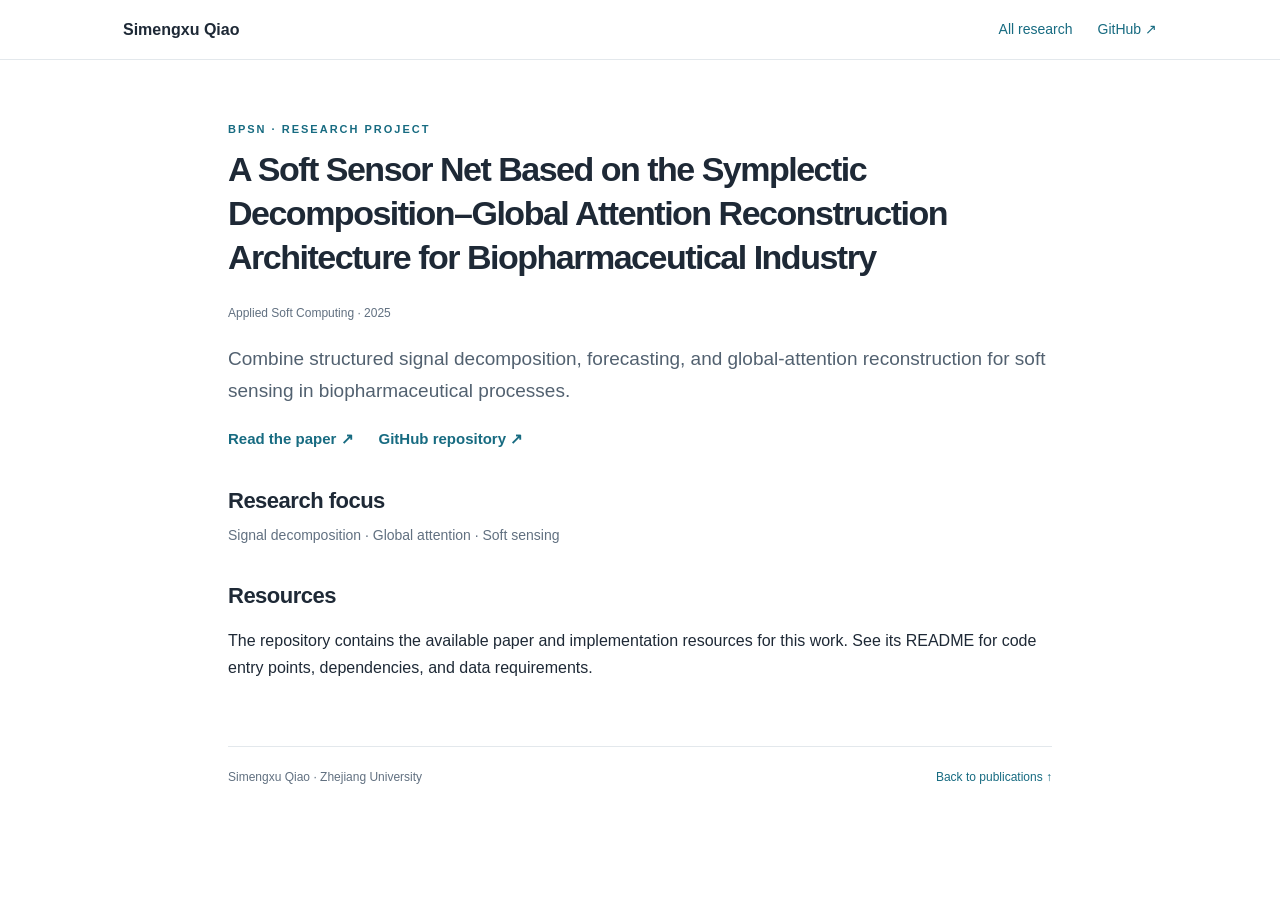
==== projects/bpsn/index.html @ 72499169 "Organize paper resources and link academic homepage" ====
<!doctype html><html lang="en"><head><meta charset="utf-8"><meta name="viewport" content="width=device-width,initial-scale=1"><title>A Soft Sensor Net Based on the Symplectic Decomposition–Global Attention Reconstruction Architecture for Biopharmaceutical Industry</title><meta name="description" content="Simengxu Qiao — temporal representation learning, knowledge-guided forecasting, and multimodal time series at Zhejiang University."><meta name="theme-color" content="#176b81"><link rel="icon" href="../../assets/favicon.svg" type="image/svg+xml"><link rel="stylesheet" href="../../assets/style.css"></head><body><header><div class="nav"><a class="wordmark" href="../../">Simengxu Qiao</a><nav><a href="../../#publications">All research</a><a href="https://github.com/Joss0623/BioPharmaSoftNet">GitHub ↗</a></nav></div></header><main class="project-shell"><p class="eyebrow">BPSN · Research project</p><h1>A Soft Sensor Net Based on the Symplectic Decomposition–Global Attention Reconstruction Architecture for Biopharmaceutical Industry</h1><p class="meta">Applied Soft Computing · 2025</p><p class="lead">Combine structured signal decomposition, forecasting, and global-attention reconstruction for soft sensing in biopharmaceutical processes.</p><div class="links"><a href="https://doi.org/10.1016/j.asoc.2025.113636">Read the paper ↗</a><a href="https://github.com/Joss0623/BioPharmaSoftNet">GitHub repository ↗</a></div><section><h2>Research focus</h2><p class="tags">Signal decomposition · Global attention · Soft sensing</p></section><section><h2>Resources</h2><p>The repository contains the available paper and implementation resources for this work. See its README for code entry points, dependencies, and data requirements.</p></section><footer><span>Simengxu Qiao · Zhejiang University</span><a href="../../#publications">Back to publications ↑</a></footer></main></body></html>
---- assets/style.css ----
:root{--ink:#1e2936;--muted:#617080;--accent:#176b81;--line:#e3e8ec;--paper:#fff;--wash:#f5f8fa}*{box-sizing:border-box}html{scroll-behavior:smooth;scroll-padding-top:85px}body{margin:0;color:var(--ink);background:var(--paper);font:16px/1.7 -apple-system,BlinkMacSystemFont,"Segoe UI",Arial,"Noto Sans",sans-serif}a{color:var(--accent);text-decoration:none}a:hover{text-decoration:underline}a:focus-visible,button:focus-visible{outline:3px solid #edb95e;outline-offset:4px}header{position:sticky;top:0;background:#ffffffed;backdrop-filter:blur(12px);border-bottom:1px solid var(--line);z-index:10}.nav{max-width:1090px;margin:auto;display:flex;align-items:center;justify-content:space-between;padding:16px 28px;gap:20px}.wordmark{color:var(--ink);font-size:16px;font-weight:650}.nav nav{display:flex;gap:25px;font-size:14px}.shell{max-width:1090px;margin:auto;padding:60px 28px 40px}.intro{display:grid;grid-template-columns:210px 1fr;gap:58px;align-items:start}.portrait{width:180px;height:225px;object-fit:cover;object-position:center 24%;border-radius:3px;display:block;background:var(--wash)}.identity{margin-top:18px;font-size:13px;color:var(--muted)}.identity strong{display:block;color:var(--ink);font-size:15px}.eyebrow{text-transform:uppercase;font-size:11px;font-weight:650;letter-spacing:2px;color:var(--accent);margin:0 0 8px}h1{font-size:39px;font-weight:650;letter-spacing:-1.5px;line-height:1.2;margin:0 0 24px}h1 span{font-size:24px;font-weight:400;letter-spacing:0;color:var(--muted);white-space:nowrap}.bio p{margin:0 0 14px}.contact{display:flex;gap:20px;flex-wrap:wrap;margin-top:23px;font-size:14px}.research-line{border-top:1px solid var(--line);padding-top:16px;color:var(--muted);font-size:14px}.section{margin-top:64px}h2{font-size:25px;letter-spacing:-.5px;line-height:1.3;font-weight:600;margin:0}.section-heading{display:flex;align-items:center;justify-content:space-between;gap:20px;margin-bottom:24px}.section-note{color:var(--muted);font-size:13px;margin:9px 0 0}.filters{display:flex;gap:5px;flex-wrap:wrap}.filters button{font:inherit;font-size:12px;border:1px solid transparent;background:transparent;color:var(--muted);padding:6px 11px;cursor:pointer;border-radius:3px}.filters button[aria-pressed=true]{background:#eaf3f5;color:var(--accent);border-color:#d8e8ed}.pub{display:grid;grid-template-columns:180px 1fr;gap:28px;padding:25px 0;border-top:1px solid var(--line)}.teaser{height:132px;width:180px;display:flex;align-items:center;justify-content:center;background:var(--wash);border:1px solid #e9eef1;overflow:hidden;border-radius:3px}.teaser img{width:100%;height:100%;object-fit:contain;padding:6px}.teaser .monogram{font-size:27px;font-weight:550;letter-spacing:-1px;color:#3b778a;line-height:1.15;text-align:center;padding:15px}.pub h3{font-size:17px;line-height:1.45;font-weight:600;margin:3px 0 8px}.pub h3 a{color:var(--ink)}.meta{font-size:12px;color:var(--muted);display:flex;align-items:center;gap:8px;flex-wrap:wrap}.status{color:var(--accent);background:#eff6f7;border-radius:2px;padding:1px 6px;font-size:10px;font-weight:650;letter-spacing:.3px;text-transform:uppercase}.summary{font-size:14px;color:#526170;line-height:1.65;margin:8px 0}.links{display:flex;gap:15px;font-size:12px;font-weight:600;margin-top:10px}.tags{font-size:11px;color:var(--muted);margin-top:8px}.timeline{border-top:1px solid var(--line)}.timeline article{display:grid;grid-template-columns:180px 1fr;gap:28px;padding:22px 0;border-bottom:1px solid var(--line)}.date{color:var(--muted);font-size:13px}.timeline h3{font-size:16px;margin:0 0 4px}.timeline p{font-size:14px;color:#526170;margin:0}.education{display:grid;grid-template-columns:1fr 1fr;gap:35px;border-top:1px solid var(--line);padding-top:23px}.education h3{font-size:16px;margin:0}.education p{font-size:14px;color:var(--muted);margin:5px 0}.awards{display:flex;gap:30px;flex-wrap:wrap;padding:22px 0;border-top:1px solid var(--line);font-size:14px;color:#526170}footer{margin-top:65px;padding-top:20px;border-top:1px solid var(--line);font-size:12px;color:var(--muted);display:flex;justify-content:space-between;gap:20px}.project-shell{max-width:880px;margin:auto;padding:60px 28px}.project-shell h1{font-size:34px;line-height:1.3}.project-shell .lead{font-size:19px;color:#526170}.project-shell img.framework{width:100%;max-height:440px;object-fit:contain;margin:30px 0;background:var(--wash);padding:20px}.project-shell section{margin-top:35px}.project-shell h2{font-size:22px}.project-shell .tags{font-size:14px}.project-shell .links{font-size:15px;gap:25px}code{background:var(--wash);padding:2px 5px;font-size:.9em}.skip{position:absolute;left:16px;top:-100px}.skip:focus{top:10px;background:white;padding:8px;z-index:20}[hidden]{display:none!important}@media(max-width:740px){.nav{padding:13px 20px}.nav nav{gap:14px;font-size:12px}.shell{padding:34px 20px}.intro{grid-template-columns:1fr;gap:26px}.profile-side{display:flex;gap:20px;align-items:center}.portrait{width:110px;height:138px}.identity{margin-top:0}.eyebrow{font-size:10px}h1{font-size:33px}h1 span{font-size:21px}.section{margin-top:45px}.section-heading{align-items:flex-start;flex-direction:column;gap:13px}.pub{grid-template-columns:110px 1fr;gap:17px;padding:21px 0}.teaser{width:110px;height:97px}.teaser .monogram{font-size:19px}.pub h3{font-size:15px}.summary{font-size:13px}.meta{font-size:11px}.timeline article{grid-template-columns:1fr;gap:4px}.education{grid-template-columns:1fr;gap:20px}footer{flex-direction:column;gap:4px}.project-shell h1{font-size:27px}}@media(prefers-reduced-motion:reduce){html{scroll-behavior:auto}}

@media(max-width:740px){.wordmark{font-size:13px;white-space:nowrap}.nav nav{gap:10px;font-size:11px}.nav{gap:13px}}
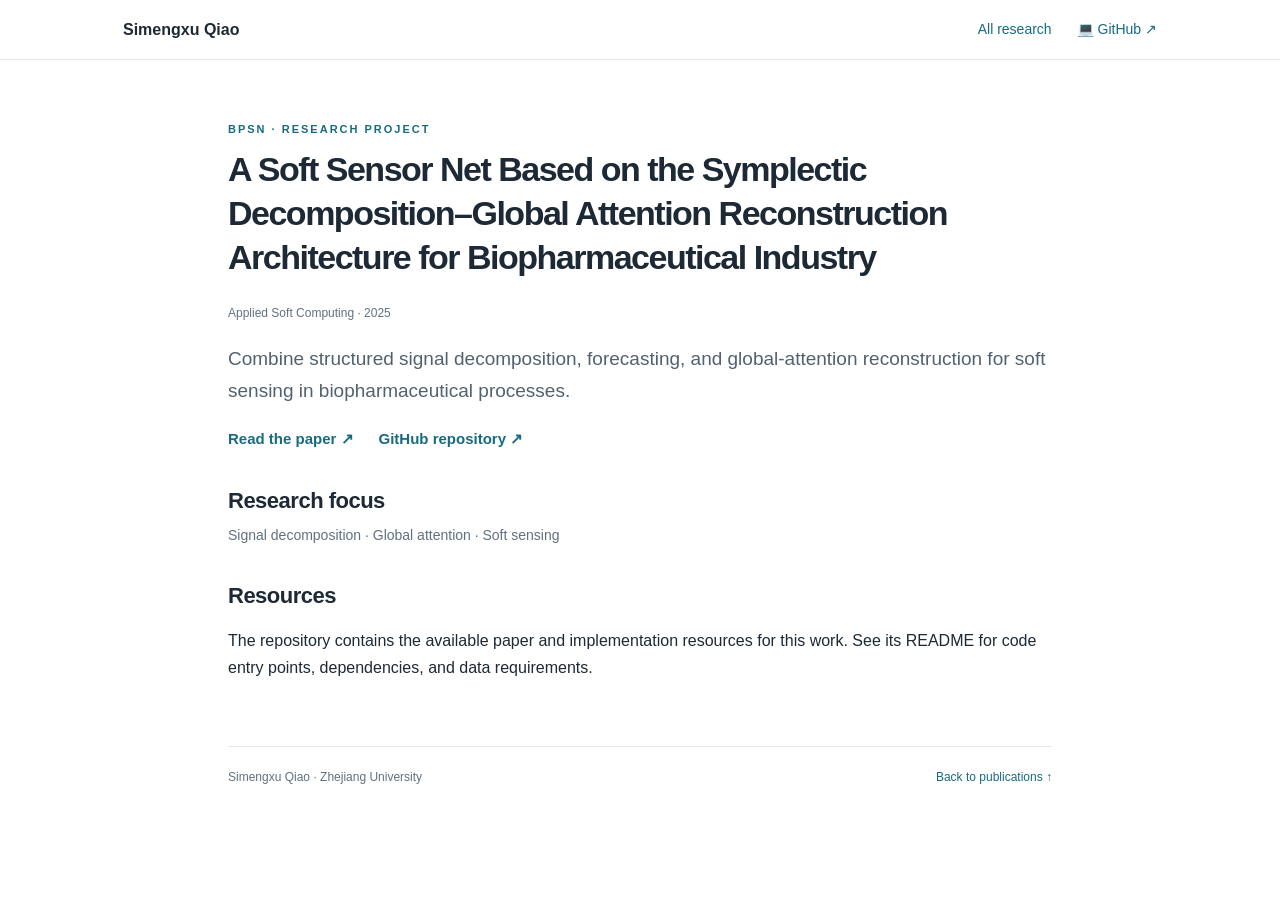
==== commit 58ae4ae8: "Organize paper resources and link academic homepage" ====
--- a/projects/bpsn/index.html
+++ b/projects/bpsn/index.html
@@ -1 +1 @@
-<!doctype html><html lang="en"><head><meta charset="utf-8"><meta name="viewport" content="width=device-width,initial-scale=1"><title>A Soft Sensor Net Based on the Symplectic Decomposition–Global Attention Reconstruction Architecture for Biopharmaceutical Industry</title><meta name="description" content="Simengxu Qiao — temporal representation learning, knowledge-guided forecasting, and multimodal time series at Zhejiang University."><meta name="theme-color" content="#176b81"><link rel="icon" href="../../assets/favicon.svg" type="image/svg+xml"><link rel="stylesheet" href="../../assets/style.css"></head><body><header><div class="nav"><a class="wordmark" href="../../">Simengxu Qiao</a><nav><a href="../../#publications">All research</a><a href="https://github.com/Joss0623/BioPharmaSoftNet">GitHub ↗</a></nav></div></header><main class="project-shell"><p class="eyebrow">BPSN · Research project</p><h1>A Soft Sensor Net Based on the Symplectic Decomposition–Global Attention Reconstruction Architecture for Biopharmaceutical Industry</h1><p class="meta">Applied Soft Computing · 2025</p><p class="lead">Combine structured signal decomposition, forecasting, and global-attention reconstruction for soft sensing in biopharmaceutical processes.</p><div class="links"><a href="https://doi.org/10.1016/j.asoc.2025.113636">Read the paper ↗</a><a href="https://github.com/Joss0623/BioPharmaSoftNet">GitHub repository ↗</a></div><section><h2>Research focus</h2><p class="tags">Signal decomposition · Global attention · Soft sensing</p></section><section><h2>Resources</h2><p>The repository contains the available paper and implementation resources for this work. See its README for code entry points, dependencies, and data requirements.</p></section><footer><span>Simengxu Qiao · Zhejiang University</span><a href="../../#publications">Back to publications ↑</a></footer></main></body></html>+<!doctype html><html lang="en"><head><meta charset="utf-8"><meta name="viewport" content="width=device-width,initial-scale=1"><title>A Soft Sensor Net Based on the Symplectic Decomposition–Global Attention Reconstruction Architecture for Biopharmaceutical Industry</title><meta name="description" content="Simengxu Qiao — temporal representation learning, knowledge-guided forecasting, and multimodal time series at Zhejiang University."><meta name="theme-color" content="#176b81"><link rel="icon" href="../../assets/favicon.svg" type="image/svg+xml"><link rel="stylesheet" href="../../assets/style.css"></head><body><header><div class="nav"><a class="wordmark" href="../../">Simengxu Qiao</a><nav><a href="../../#publications">All research</a><a href="https://github.com/Joss0623/BioPharmaSoftNet">💻 GitHub ↗</a></nav></div></header><main class="project-shell"><p class="eyebrow">BPSN · Research project</p><h1>A Soft Sensor Net Based on the Symplectic Decomposition–Global Attention Reconstruction Architecture for Biopharmaceutical Industry</h1><p class="meta">Applied Soft Computing · 2025</p><p class="lead">Combine structured signal decomposition, forecasting, and global-attention reconstruction for soft sensing in biopharmaceutical processes.</p><div class="links"><a href="https://doi.org/10.1016/j.asoc.2025.113636">Read the paper ↗</a><a href="https://github.com/Joss0623/BioPharmaSoftNet">GitHub repository ↗</a></div><section><h2>Research focus</h2><p class="tags">Signal decomposition · Global attention · Soft sensing</p></section><section><h2>Resources</h2><p>The repository contains the available paper and implementation resources for this work. See its README for code entry points, dependencies, and data requirements.</p></section><footer><span>Simengxu Qiao · Zhejiang University</span><a href="../../#publications">Back to publications ↑</a></footer></main></body></html>
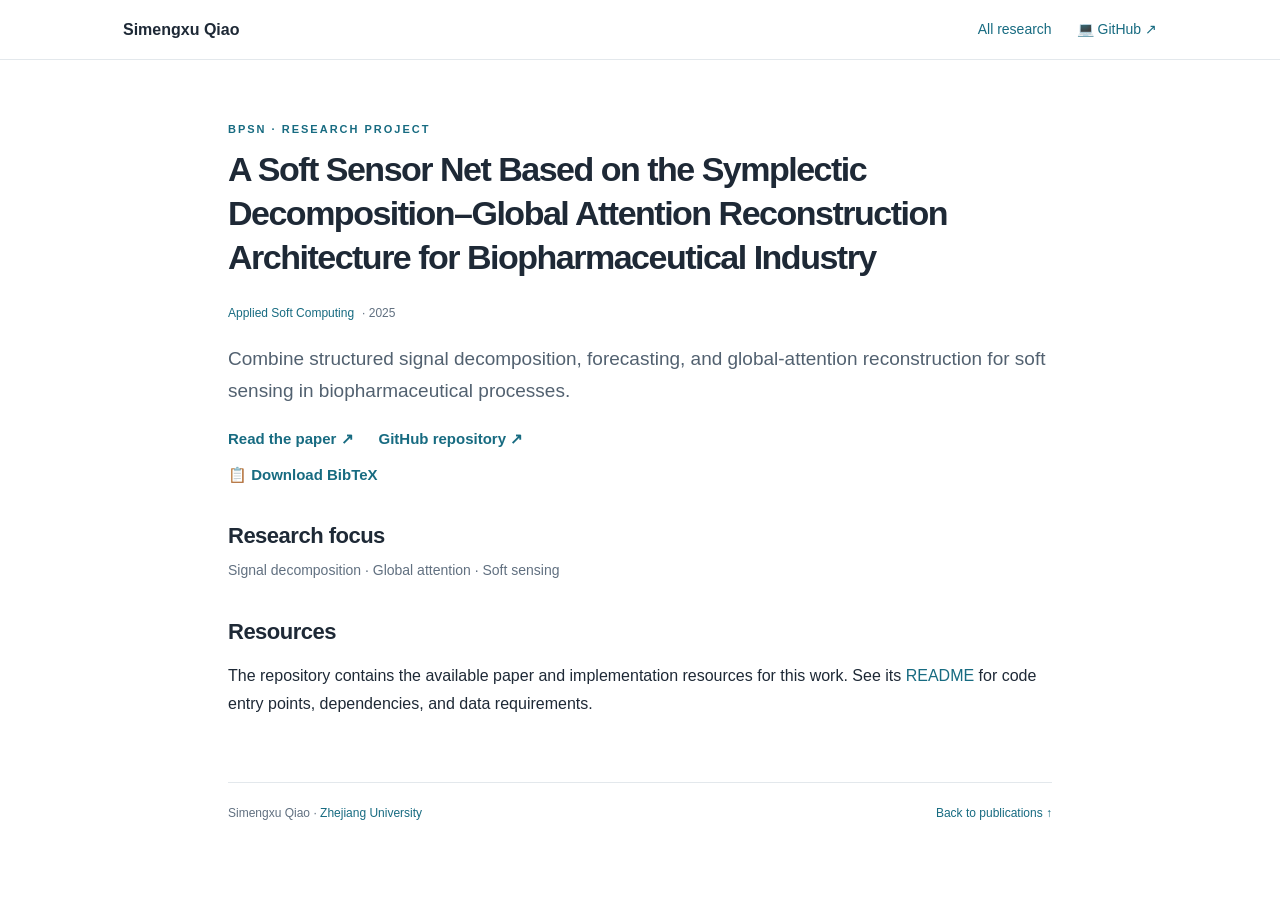
==== commit fa2a3c5f: "Organize paper resources and link academic homepage" ====
--- a/projects/bpsn/index.html
+++ b/projects/bpsn/index.html
@@ -1 +1 @@
-<!doctype html><html lang="en"><head><meta charset="utf-8"><meta name="viewport" content="width=device-width,initial-scale=1"><title>A Soft Sensor Net Based on the Symplectic Decomposition–Global Attention Reconstruction Architecture for Biopharmaceutical Industry</title><meta name="description" content="Simengxu Qiao — temporal representation learning, knowledge-guided forecasting, and multimodal time series at Zhejiang University."><meta name="theme-color" content="#176b81"><link rel="icon" href="../../assets/favicon.svg" type="image/svg+xml"><link rel="stylesheet" href="../../assets/style.css"></head><body><header><div class="nav"><a class="wordmark" href="../../">Simengxu Qiao</a><nav><a href="../../#publications">All research</a><a href="https://github.com/Joss0623/BioPharmaSoftNet">💻 GitHub ↗</a></nav></div></header><main class="project-shell"><p class="eyebrow">BPSN · Research project</p><h1>A Soft Sensor Net Based on the Symplectic Decomposition–Global Attention Reconstruction Architecture for Biopharmaceutical Industry</h1><p class="meta">Applied Soft Computing · 2025</p><p class="lead">Combine structured signal decomposition, forecasting, and global-attention reconstruction for soft sensing in biopharmaceutical processes.</p><div class="links"><a href="https://doi.org/10.1016/j.asoc.2025.113636">Read the paper ↗</a><a href="https://github.com/Joss0623/BioPharmaSoftNet">GitHub repository ↗</a></div><section><h2>Research focus</h2><p class="tags">Signal decomposition · Global attention · Soft sensing</p></section><section><h2>Resources</h2><p>The repository contains the available paper and implementation resources for this work. See its README for code entry points, dependencies, and data requirements.</p></section><footer><span>Simengxu Qiao · Zhejiang University</span><a href="../../#publications">Back to publications ↑</a></footer></main></body></html>+<!doctype html><html lang="en"><head><meta charset="utf-8"><meta name="viewport" content="width=device-width,initial-scale=1"><title>A Soft Sensor Net Based on the Symplectic Decomposition–Global Attention Reconstruction Architecture for Biopharmaceutical Industry</title><meta name="description" content="Simengxu Qiao — temporal representation learning, knowledge-guided forecasting, and multimodal time series at Zhejiang University."><meta name="theme-color" content="#176b81"><link rel="icon" href="../../assets/favicon.svg" type="image/svg+xml"><link rel="stylesheet" href="../../assets/style.css"></head><body><header><div class="nav"><a class="wordmark" href="../../">Simengxu Qiao</a><nav><a href="../../#publications">All research</a><a href="https://github.com/Joss0623/BioPharmaSoftNet">💻 GitHub ↗</a></nav></div></header><main class="project-shell"><p class="eyebrow">BPSN · Research project</p><h1>A Soft Sensor Net Based on the Symplectic Decomposition–Global Attention Reconstruction Architecture for Biopharmaceutical Industry</h1><p class="meta"><a href="https://www.sciencedirect.com/journal/applied-soft-computing" target="_blank" rel="noopener noreferrer">Applied Soft Computing</a> · 2025</p><p class="lead">Combine structured signal decomposition, forecasting, and global-attention reconstruction for soft sensing in biopharmaceutical processes.</p><div class="links"><a href="https://doi.org/10.1016/j.asoc.2025.113636">Read the paper ↗</a><a href="https://github.com/Joss0623/BioPharmaSoftNet">GitHub repository ↗</a></div><div class="links"><a href="../../citations/bpsn.bib" download>📋 Download BibTeX</a></div><section><h2>Research focus</h2><p class="tags">Signal decomposition · Global attention · Soft sensing</p></section><section><h2>Resources</h2><p>The repository contains the available paper and implementation resources for this work. See its <a href="https://github.com/Joss0623/BioPharmaSoftNet#readme">README</a> for code entry points, dependencies, and data requirements.</p></section><footer><span>Simengxu Qiao · <a href="https://www.zju.edu.cn/english/" target="_blank" rel="noopener noreferrer">Zhejiang University</a></span><a href="../../#publications">Back to publications ↑</a></footer></main></body></html>
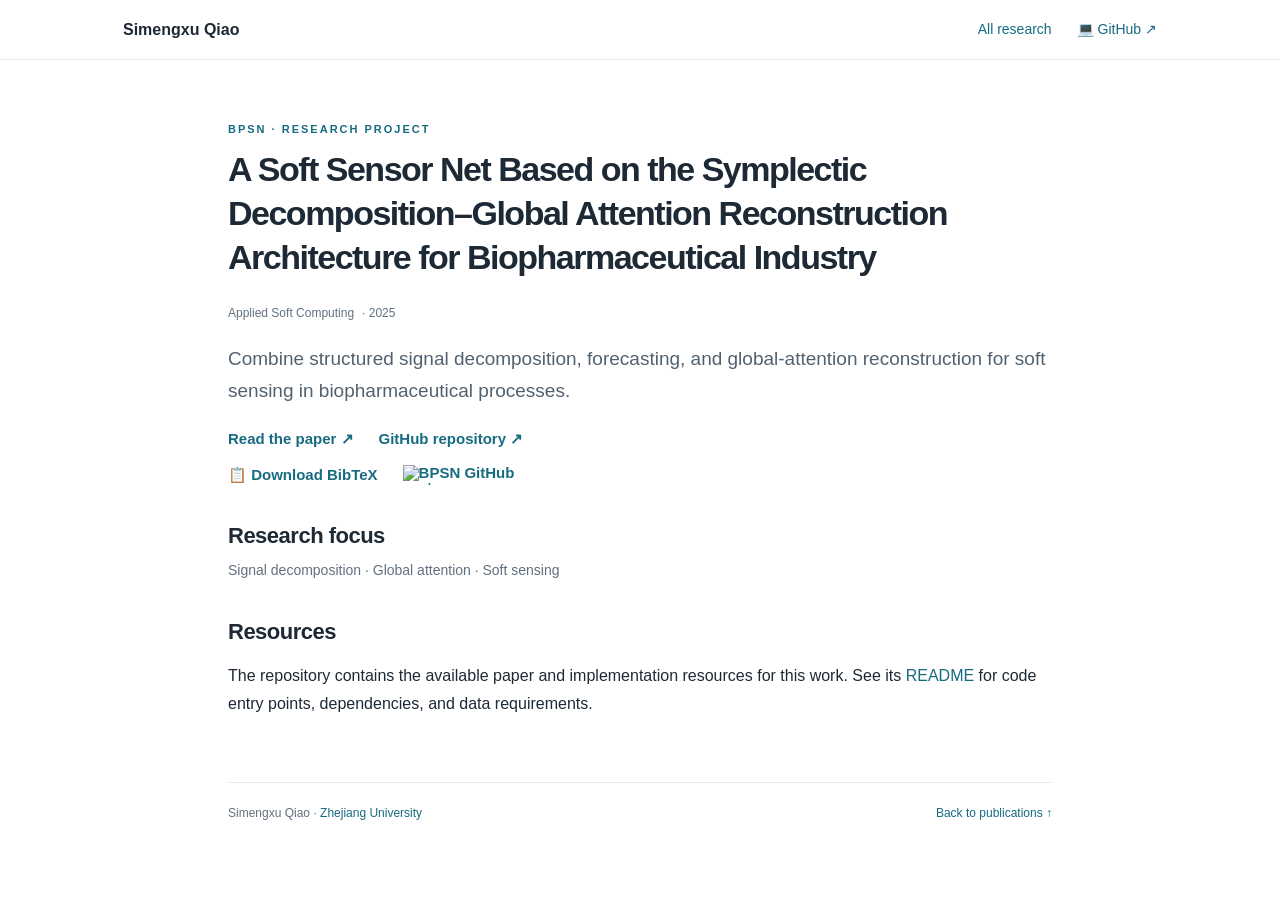
==== commit 11a36444: "Organize paper resources and link academic homepage" ====
--- a/projects/bpsn/index.html
+++ b/projects/bpsn/index.html
@@ -1 +1 @@
-<!doctype html><html lang="en"><head><meta charset="utf-8"><meta name="viewport" content="width=device-width,initial-scale=1"><title>A Soft Sensor Net Based on the Symplectic Decomposition–Global Attention Reconstruction Architecture for Biopharmaceutical Industry</title><meta name="description" content="Simengxu Qiao — temporal representation learning, knowledge-guided forecasting, and multimodal time series at Zhejiang University."><meta name="theme-color" content="#176b81"><link rel="icon" href="../../assets/favicon.svg" type="image/svg+xml"><link rel="stylesheet" href="../../assets/style.css"></head><body><header><div class="nav"><a class="wordmark" href="../../">Simengxu Qiao</a><nav><a href="../../#publications">All research</a><a href="https://github.com/Joss0623/BioPharmaSoftNet">💻 GitHub ↗</a></nav></div></header><main class="project-shell"><p class="eyebrow">BPSN · Research project</p><h1>A Soft Sensor Net Based on the Symplectic Decomposition–Global Attention Reconstruction Architecture for Biopharmaceutical Industry</h1><p class="meta"><a href="https://www.sciencedirect.com/journal/applied-soft-computing" target="_blank" rel="noopener noreferrer">Applied Soft Computing</a> · 2025</p><p class="lead">Combine structured signal decomposition, forecasting, and global-attention reconstruction for soft sensing in biopharmaceutical processes.</p><div class="links"><a href="https://doi.org/10.1016/j.asoc.2025.113636">Read the paper ↗</a><a href="https://github.com/Joss0623/BioPharmaSoftNet">GitHub repository ↗</a></div><div class="links"><a href="../../citations/bpsn.bib" download>📋 Download BibTeX</a></div><section><h2>Research focus</h2><p class="tags">Signal decomposition · Global attention · Soft sensing</p></section><section><h2>Resources</h2><p>The repository contains the available paper and implementation resources for this work. See its <a href="https://github.com/Joss0623/BioPharmaSoftNet#readme">README</a> for code entry points, dependencies, and data requirements.</p></section><footer><span>Simengxu Qiao · <a href="https://www.zju.edu.cn/english/" target="_blank" rel="noopener noreferrer">Zhejiang University</a></span><a href="../../#publications">Back to publications ↑</a></footer></main></body></html>+<!doctype html><html lang="en"><head><meta charset="utf-8"><meta name="viewport" content="width=device-width,initial-scale=1"><title>A Soft Sensor Net Based on the Symplectic Decomposition–Global Attention Reconstruction Architecture for Biopharmaceutical Industry</title><meta name="description" content="Simengxu Qiao — temporal representation learning, knowledge-guided forecasting, and multimodal time series at Zhejiang University."><meta name="theme-color" content="#176b81"><link rel="icon" href="../../assets/favicon.svg" type="image/svg+xml"><link rel="stylesheet" href="../../assets/style.css"></head><body><header><div class="nav"><a class="wordmark" href="../../">Simengxu Qiao</a><nav><a href="../../#publications">All research</a><a href="https://github.com/Joss0623/BioPharmaSoftNet">💻 GitHub ↗</a></nav></div></header><main class="project-shell"><p class="eyebrow">BPSN · Research project</p><h1>A Soft Sensor Net Based on the Symplectic Decomposition–Global Attention Reconstruction Architecture for Biopharmaceutical Industry</h1><p class="meta"><a href="https://www.sciencedirect.com/journal/applied-soft-computing" target="_blank" rel="noopener noreferrer">Applied Soft Computing</a> · 2025</p><p class="lead">Combine structured signal decomposition, forecasting, and global-attention reconstruction for soft sensing in biopharmaceutical processes.</p><div class="links"><a href="https://doi.org/10.1016/j.asoc.2025.113636">Read the paper ↗</a><a href="https://github.com/Joss0623/BioPharmaSoftNet">GitHub repository ↗</a></div><div class="links"><a href="../../citations/bpsn.bib" download>📋 Download BibTeX</a><a class="repo-badge" href="https://github.com/Joss0623/BioPharmaSoftNet" target="_blank" rel="noopener noreferrer" aria-label="BPSN GitHub repository and stars"><img src="https://img.shields.io/github/stars/Joss0623/BioPharmaSoftNet?style=social&amp;label=Stars" alt="BPSN GitHub stars" loading="lazy" height="20"></a></div><section><h2>Research focus</h2><p class="tags">Signal decomposition · Global attention · Soft sensing</p></section><section><h2>Resources</h2><p>The repository contains the available paper and implementation resources for this work. See its <a href="https://github.com/Joss0623/BioPharmaSoftNet#readme">README</a> for code entry points, dependencies, and data requirements.</p></section><footer><span>Simengxu Qiao · <a href="https://www.zju.edu.cn/english/" target="_blank" rel="noopener noreferrer">Zhejiang University</a></span><a href="../../#publications">Back to publications ↑</a></footer></main></body></html>
--- a/assets/style.css
+++ b/assets/style.css
@@ -1,3 +1,4 @@
 :root{--ink:#1e2936;--muted:#617080;--accent:#176b81;--line:#e3e8ec;--paper:#fff;--wash:#f5f8fa}*{box-sizing:border-box}html{scroll-behavior:smooth;scroll-padding-top:85px}body{margin:0;color:var(--ink);background:var(--paper);font:16px/1.7 -apple-system,BlinkMacSystemFont,"Segoe UI",Arial,"Noto Sans",sans-serif}a{color:var(--accent);text-decoration:none}a:hover{text-decoration:underline}a:focus-visible,button:focus-visible{outline:3px solid #edb95e;outline-offset:4px}header{position:sticky;top:0;background:#ffffffed;backdrop-filter:blur(12px);border-bottom:1px solid var(--line);z-index:10}.nav{max-width:1090px;margin:auto;display:flex;align-items:center;justify-content:space-between;padding:16px 28px;gap:20px}.wordmark{color:var(--ink);font-size:16px;font-weight:650}.nav nav{display:flex;gap:25px;font-size:14px}.shell{max-width:1090px;margin:auto;padding:60px 28px 40px}.intro{display:grid;grid-template-columns:210px 1fr;gap:58px;align-items:start}.portrait{width:180px;height:225px;object-fit:cover;object-position:center 24%;border-radius:3px;display:block;background:var(--wash)}.identity{margin-top:18px;font-size:13px;color:var(--muted)}.identity strong{display:block;color:var(--ink);font-size:15px}.eyebrow{text-transform:uppercase;font-size:11px;font-weight:650;letter-spacing:2px;color:var(--accent);margin:0 0 8px}h1{font-size:39px;font-weight:650;letter-spacing:-1.5px;line-height:1.2;margin:0 0 24px}h1 span{font-size:24px;font-weight:400;letter-spacing:0;color:var(--muted);white-space:nowrap}.bio p{margin:0 0 14px}.contact{display:flex;gap:20px;flex-wrap:wrap;margin-top:23px;font-size:14px}.research-line{border-top:1px solid var(--line);padding-top:16px;color:var(--muted);font-size:14px}.section{margin-top:64px}h2{font-size:25px;letter-spacing:-.5px;line-height:1.3;font-weight:600;margin:0}.section-heading{display:flex;align-items:center;justify-content:space-between;gap:20px;margin-bottom:24px}.section-note{color:var(--muted);font-size:13px;margin:9px 0 0}.filters{display:flex;gap:5px;flex-wrap:wrap}.filters button{font:inherit;font-size:12px;border:1px solid transparent;background:transparent;color:var(--muted);padding:6px 11px;cursor:pointer;border-radius:3px}.filters button[aria-pressed=true]{background:#eaf3f5;color:var(--accent);border-color:#d8e8ed}.pub{display:grid;grid-template-columns:180px 1fr;gap:28px;padding:25px 0;border-top:1px solid var(--line)}.teaser{height:132px;width:180px;display:flex;align-items:center;justify-content:center;background:var(--wash);border:1px solid #e9eef1;overflow:hidden;border-radius:3px}.teaser img{width:100%;height:100%;object-fit:contain;padding:6px}.teaser .monogram{font-size:27px;font-weight:550;letter-spacing:-1px;color:#3b778a;line-height:1.15;text-align:center;padding:15px}.pub h3{font-size:17px;line-height:1.45;font-weight:600;margin:3px 0 8px}.pub h3 a{color:var(--ink)}.meta{font-size:12px;color:var(--muted);display:flex;align-items:center;gap:8px;flex-wrap:wrap}.status{color:var(--accent);background:#eff6f7;border-radius:2px;padding:1px 6px;font-size:10px;font-weight:650;letter-spacing:.3px;text-transform:uppercase}.summary{font-size:14px;color:#526170;line-height:1.65;margin:8px 0}.links{display:flex;gap:15px;font-size:12px;font-weight:600;margin-top:10px}.tags{font-size:11px;color:var(--muted);margin-top:8px}.timeline{border-top:1px solid var(--line)}.timeline article{display:grid;grid-template-columns:180px 1fr;gap:28px;padding:22px 0;border-bottom:1px solid var(--line)}.date{color:var(--muted);font-size:13px}.timeline h3{font-size:16px;margin:0 0 4px}.timeline p{font-size:14px;color:#526170;margin:0}.education{display:grid;grid-template-columns:1fr 1fr;gap:35px;border-top:1px solid var(--line);padding-top:23px}.education h3{font-size:16px;margin:0}.education p{font-size:14px;color:var(--muted);margin:5px 0}.awards{display:flex;gap:30px;flex-wrap:wrap;padding:22px 0;border-top:1px solid var(--line);font-size:14px;color:#526170}footer{margin-top:65px;padding-top:20px;border-top:1px solid var(--line);font-size:12px;color:var(--muted);display:flex;justify-content:space-between;gap:20px}.project-shell{max-width:880px;margin:auto;padding:60px 28px}.project-shell h1{font-size:34px;line-height:1.3}.project-shell .lead{font-size:19px;color:#526170}.project-shell img.framework{width:100%;max-height:440px;object-fit:contain;margin:30px 0;background:var(--wash);padding:20px}.project-shell section{margin-top:35px}.project-shell h2{font-size:22px}.project-shell .tags{font-size:14px}.project-shell .links{font-size:15px;gap:25px}code{background:var(--wash);padding:2px 5px;font-size:.9em}.skip{position:absolute;left:16px;top:-100px}.skip:focus{top:10px;background:white;padding:8px;z-index:20}[hidden]{display:none!important}@media(max-width:740px){.nav{padding:13px 20px}.nav nav{gap:14px;font-size:12px}.shell{padding:34px 20px}.intro{grid-template-columns:1fr;gap:26px}.profile-side{display:flex;gap:20px;align-items:center}.portrait{width:110px;height:138px}.identity{margin-top:0}.eyebrow{font-size:10px}h1{font-size:33px}h1 span{font-size:21px}.section{margin-top:45px}.section-heading{align-items:flex-start;flex-direction:column;gap:13px}.pub{grid-template-columns:110px 1fr;gap:17px;padding:21px 0}.teaser{width:110px;height:97px}.teaser .monogram{font-size:19px}.pub h3{font-size:15px}.summary{font-size:13px}.meta{font-size:11px}.timeline article{grid-template-columns:1fr;gap:4px}.education{grid-template-columns:1fr;gap:20px}footer{flex-direction:column;gap:4px}.project-shell h1{font-size:27px}}@media(prefers-reduced-motion:reduce){html{scroll-behavior:auto}}
 
 @media(max-width:740px){.wordmark{font-size:13px;white-space:nowrap}.nav nav{gap:10px;font-size:11px}.nav{gap:13px}}
+.links{flex-wrap:wrap;align-items:center;gap:8px 15px}.repo-badge{display:inline-flex;align-items:center;line-height:1}.repo-badge img{height:20px;width:auto;max-width:130px}.meta a{color:inherit}.meta a:hover{color:var(--accent)}
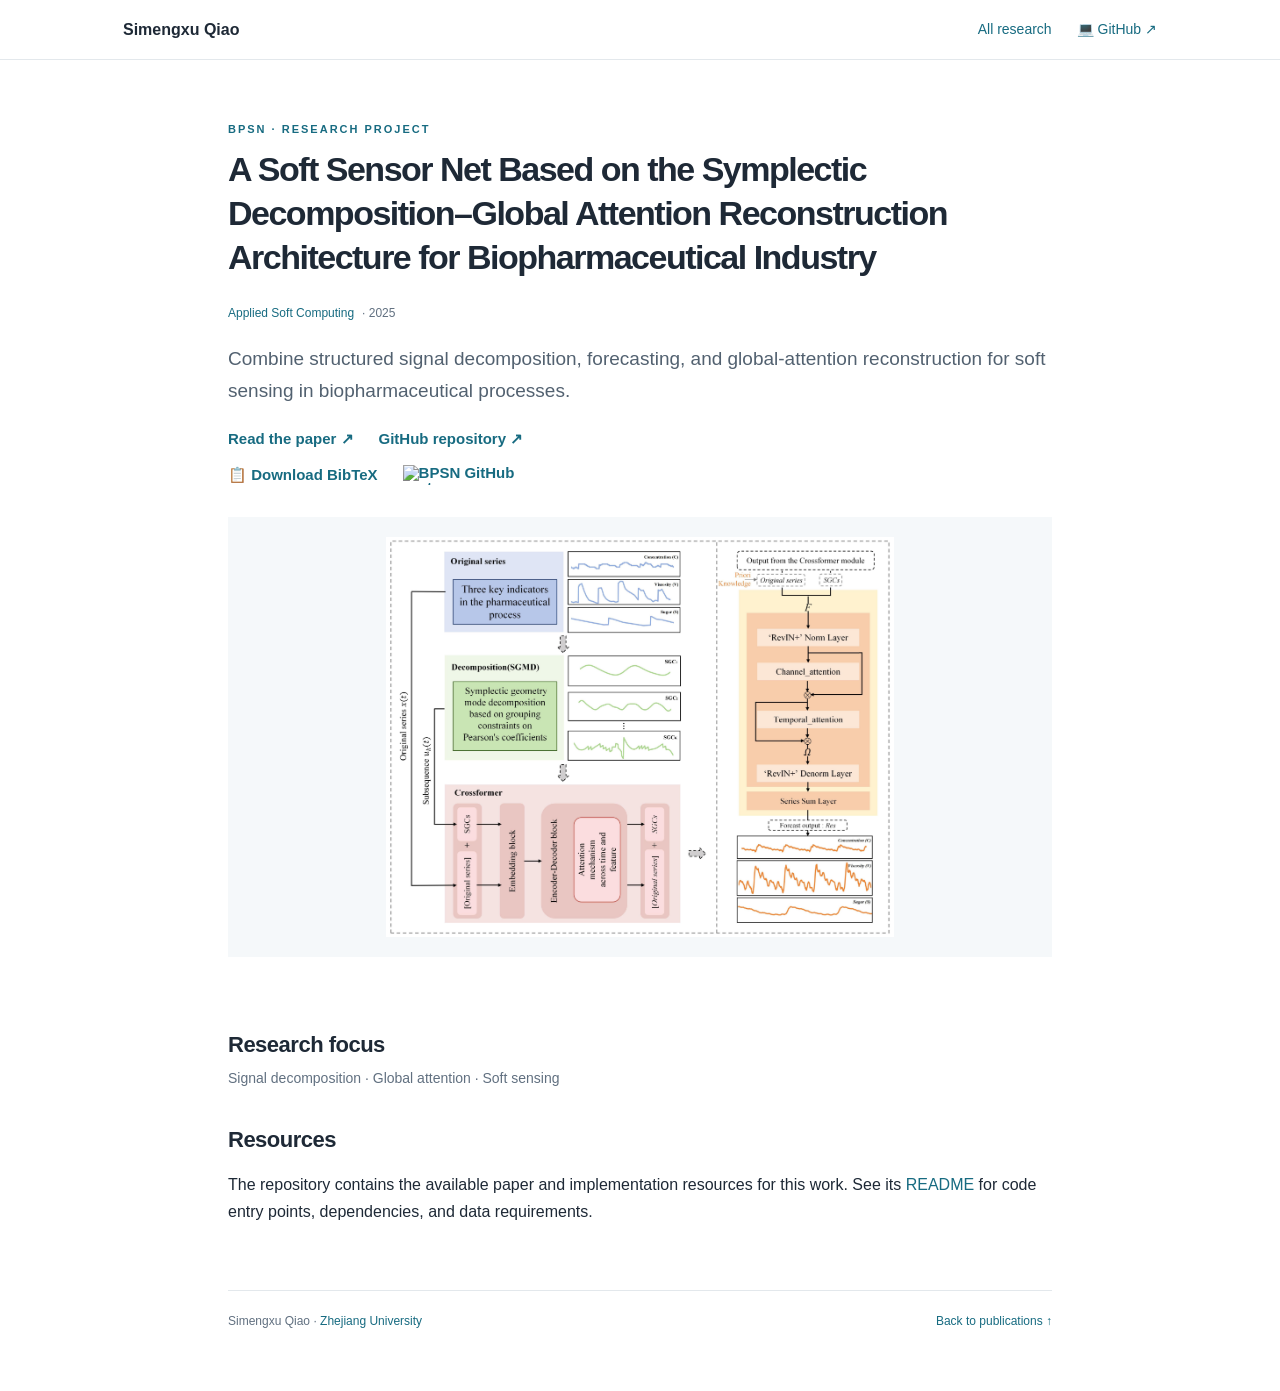
==== commit c3a194d4: "Organize paper resources and link academic homepage" ====
--- a/projects/bpsn/index.html
+++ b/projects/bpsn/index.html
@@ -1 +1 @@
-<!doctype html><html lang="en"><head><meta charset="utf-8"><meta name="viewport" content="width=device-width,initial-scale=1"><title>A Soft Sensor Net Based on the Symplectic Decomposition–Global Attention Reconstruction Architecture for Biopharmaceutical Industry</title><meta name="description" content="Simengxu Qiao — temporal representation learning, knowledge-guided forecasting, and multimodal time series at Zhejiang University."><meta name="theme-color" content="#176b81"><link rel="icon" href="../../assets/favicon.svg" type="image/svg+xml"><link rel="stylesheet" href="../../assets/style.css"></head><body><header><div class="nav"><a class="wordmark" href="../../">Simengxu Qiao</a><nav><a href="../../#publications">All research</a><a href="https://github.com/Joss0623/BioPharmaSoftNet">💻 GitHub ↗</a></nav></div></header><main class="project-shell"><p class="eyebrow">BPSN · Research project</p><h1>A Soft Sensor Net Based on the Symplectic Decomposition–Global Attention Reconstruction Architecture for Biopharmaceutical Industry</h1><p class="meta"><a href="https://www.sciencedirect.com/journal/applied-soft-computing" target="_blank" rel="noopener noreferrer">Applied Soft Computing</a> · 2025</p><p class="lead">Combine structured signal decomposition, forecasting, and global-attention reconstruction for soft sensing in biopharmaceutical processes.</p><div class="links"><a href="https://doi.org/10.1016/j.asoc.2025.113636">Read the paper ↗</a><a href="https://github.com/Joss0623/BioPharmaSoftNet">GitHub repository ↗</a></div><div class="links"><a href="../../citations/bpsn.bib" download>📋 Download BibTeX</a><a class="repo-badge" href="https://github.com/Joss0623/BioPharmaSoftNet" target="_blank" rel="noopener noreferrer" aria-label="BPSN GitHub repository and stars"><img src="https://img.shields.io/github/stars/Joss0623/BioPharmaSoftNet?style=social&amp;label=Stars" alt="BPSN GitHub stars" loading="lazy" height="20"></a></div><section><h2>Research focus</h2><p class="tags">Signal decomposition · Global attention · Soft sensing</p></section><section><h2>Resources</h2><p>The repository contains the available paper and implementation resources for this work. See its <a href="https://github.com/Joss0623/BioPharmaSoftNet#readme">README</a> for code entry points, dependencies, and data requirements.</p></section><footer><span>Simengxu Qiao · <a href="https://www.zju.edu.cn/english/" target="_blank" rel="noopener noreferrer">Zhejiang University</a></span><a href="../../#publications">Back to publications ↑</a></footer></main></body></html>+<!doctype html><html lang="en"><head><meta charset="utf-8"><meta name="viewport" content="width=device-width,initial-scale=1"><title>A Soft Sensor Net Based on the Symplectic Decomposition–Global Attention Reconstruction Architecture for Biopharmaceutical Industry</title><meta name="description" content="Simengxu Qiao — temporal representation learning, knowledge-guided forecasting, and multimodal time series at Zhejiang University."><meta name="theme-color" content="#176b81"><link rel="icon" href="../../assets/favicon.svg" type="image/svg+xml"><link rel="stylesheet" href="../../assets/style.css"></head><body><header><div class="nav"><a class="wordmark" href="../../">Simengxu Qiao</a><nav><a href="../../#publications">All research</a><a href="https://github.com/Joss0623/BioPharmaSoftNet">💻 GitHub ↗</a></nav></div></header><main class="project-shell"><p class="eyebrow">BPSN · Research project</p><h1>A Soft Sensor Net Based on the Symplectic Decomposition–Global Attention Reconstruction Architecture for Biopharmaceutical Industry</h1><p class="meta"><a href="https://www.sciencedirect.com/journal/applied-soft-computing" target="_blank" rel="noopener noreferrer">Applied Soft Computing</a> · 2025</p><p class="lead">Combine structured signal decomposition, forecasting, and global-attention reconstruction for soft sensing in biopharmaceutical processes.</p><div class="links"><a href="https://doi.org/10.1016/j.asoc.2025.113636">Read the paper ↗</a><a href="https://github.com/Joss0623/BioPharmaSoftNet">GitHub repository ↗</a></div><div class="links"><a href="../../citations/bpsn.bib" download>📋 Download BibTeX</a><a class="repo-badge" href="https://github.com/Joss0623/BioPharmaSoftNet" target="_blank" rel="noopener noreferrer" aria-label="BPSN GitHub repository and stars"><img src="https://img.shields.io/github/stars/Joss0623/BioPharmaSoftNet?style=social&amp;label=Stars" alt="BPSN GitHub stars" loading="lazy" height="20"></a></div><a href="../../assets/bpsn.png" aria-label="Open full-size model architecture"><img class="framework" src="../../assets/bpsn.png" alt="BPSN model architecture"></a><section><h2>Research focus</h2><p class="tags">Signal decomposition · Global attention · Soft sensing</p></section><section><h2>Resources</h2><p>The repository contains the available paper and implementation resources for this work. See its <a href="https://github.com/Joss0623/BioPharmaSoftNet#readme">README</a> for code entry points, dependencies, and data requirements.</p></section><footer><span>Simengxu Qiao · <a href="https://www.zju.edu.cn/english/" target="_blank" rel="noopener noreferrer">Zhejiang University</a></span><a href="../../#publications">Back to publications ↑</a></footer></main></body></html>
--- a/assets/style.css
+++ b/assets/style.css
@@ -2,3 +2,4 @@
 
 @media(max-width:740px){.wordmark{font-size:13px;white-space:nowrap}.nav nav{gap:10px;font-size:11px}.nav{gap:13px}}
 .links{flex-wrap:wrap;align-items:center;gap:8px 15px}.repo-badge{display:inline-flex;align-items:center;line-height:1}.repo-badge img{height:20px;width:auto;max-width:130px}.meta a{color:inherit}.meta a:hover{color:var(--accent)}
+.pub h3 a,.meta a{color:var(--accent)}
